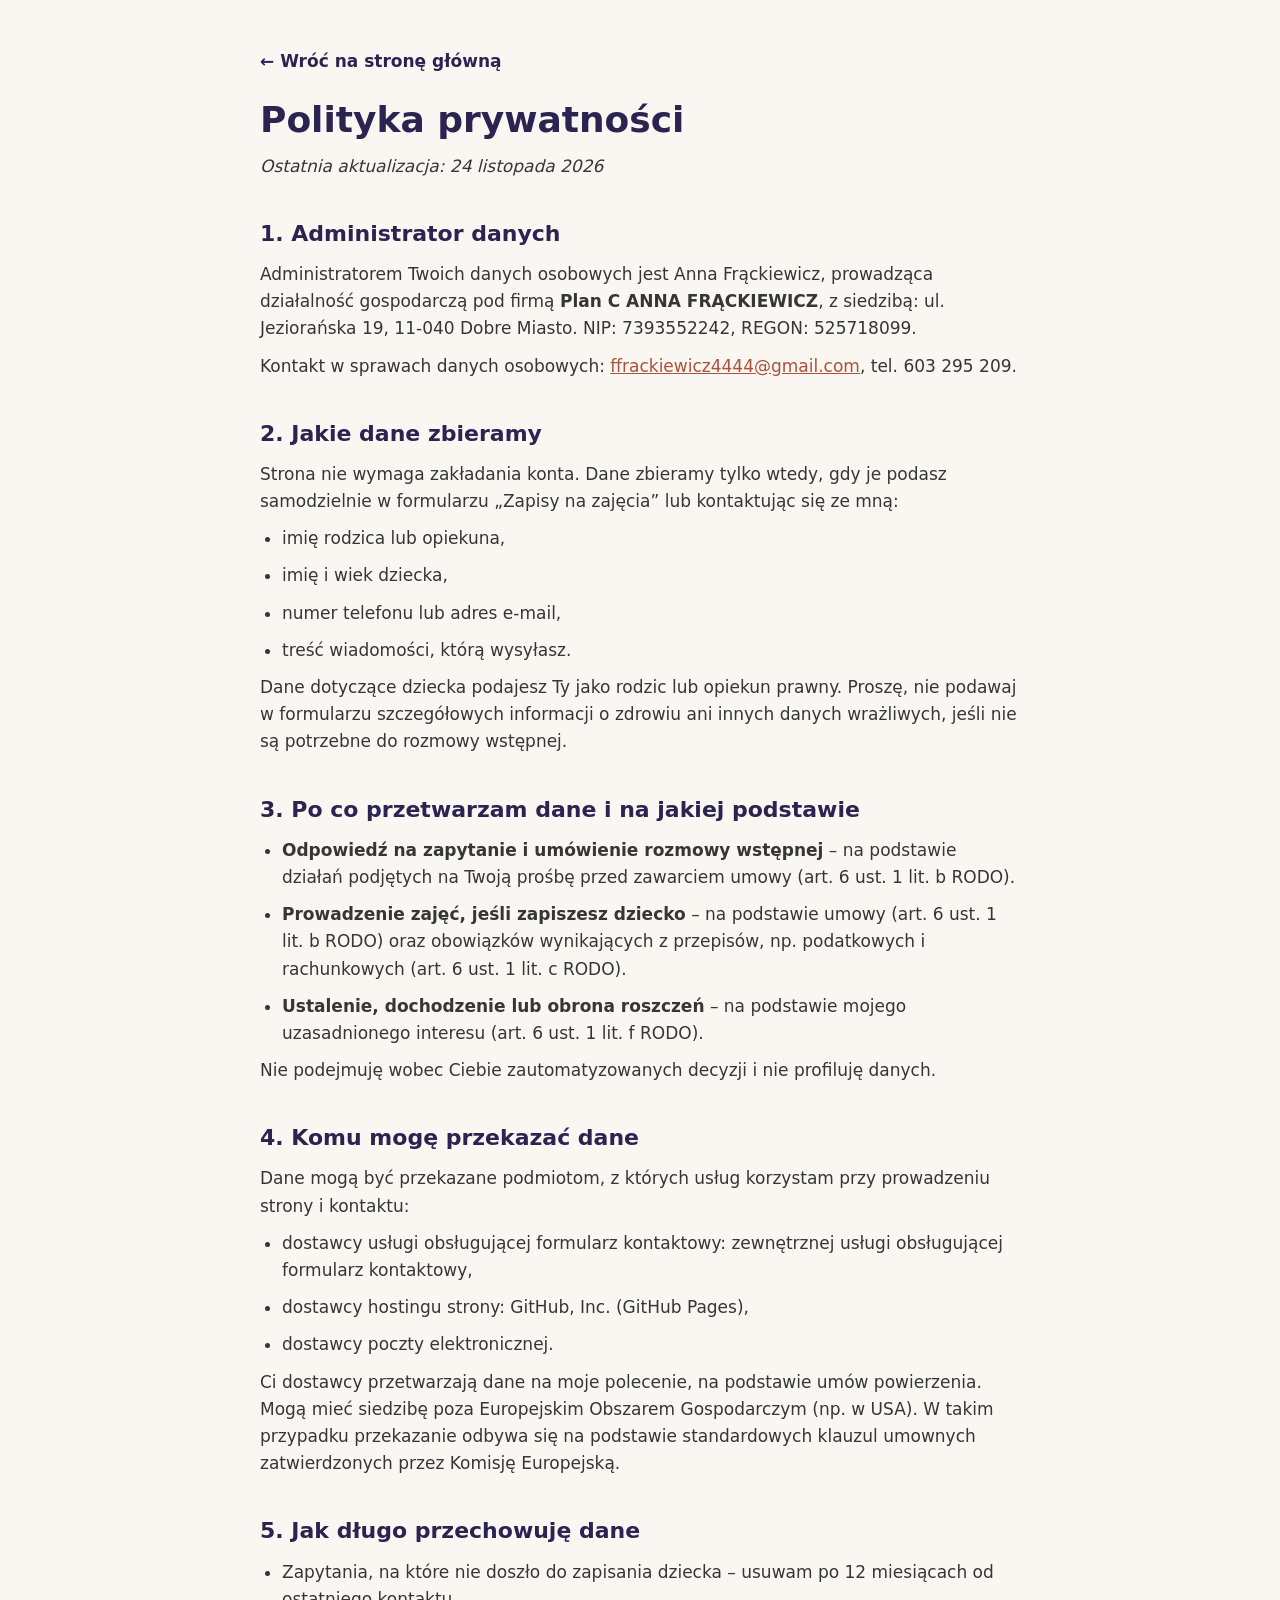
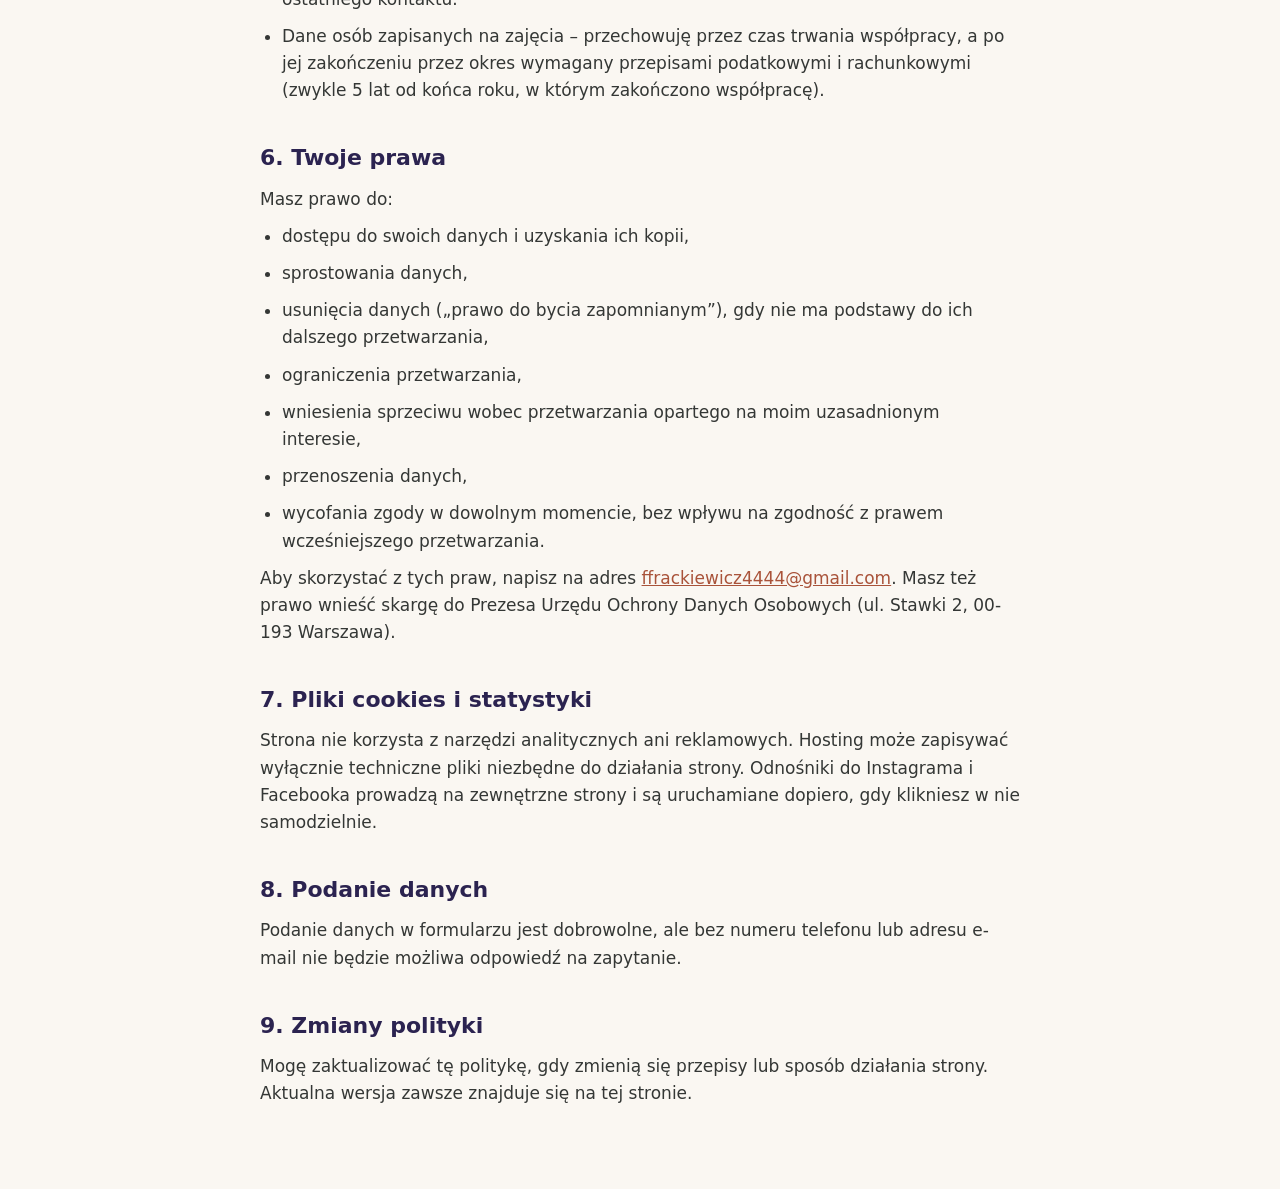
==== polityka-prywatnosci.html @ 75653242 "Polityka prywatności, link w stopce i zgoda pod formularzem Co-Authored-By: Claude Haiku 5.5 <norepl" ====
<!doctype html>
<html lang="pl">
<head>
<meta charset="utf-8">
<meta name="viewport" content="width=device-width, initial-scale=1">
<title>Polityka prywatności – Plan C, Ania Frąckiewicz</title>
<meta name="robots" content="index,follow">
<style>
  body{margin:0;background:#FAF7F2;color:#343735;font-family:'Outfit',system-ui,sans-serif;font-size:17px;line-height:1.6}
  .wrap{max-width:760px;margin:0 auto;padding:48px 24px 72px}
  h1{font-size:36px;line-height:1.15;margin:0 0 12px;color:#2B2350}
  h2{font-size:22px;margin:36px 0 10px;color:#2B2350}
  p,li{margin:0 0 10px}
  ul{padding-left:22px;margin:0 0 10px}
  a{color:#A9533A}
  .note{background:#FFF6D6;border-radius:16px;padding:14px 18px;margin:20px 0}
  .back{display:inline-block;margin-bottom:24px;text-decoration:none;font-weight:600;color:#2B2350}
</style>
</head>
<body>
<div class="wrap">
  <a class="back" href="index.html">← Wróć na stronę główną</a>

  <h1>Polityka prywatności</h1>
  <p><em>Ostatnia aktualizacja: 24 listopada 2026</em></p>

  <h2>1. Administrator danych</h2>
  <p>Administratorem Twoich danych osobowych jest Anna Frąckiewicz, prowadząca działalność gospodarczą pod firmą <strong>Plan C ANNA FRĄCKIEWICZ</strong>, z siedzibą: ul. Jeziorańska 19, 11-040 Dobre Miasto. NIP: 7393552242, REGON: 525718099.</p>
  <p>Kontakt w sprawach danych osobowych: <a href="mailto:ffrackiewicz4444@gmail.com">ffrackiewicz4444@gmail.com</a>, tel. 603 295 209.</p>

  <h2>2. Jakie dane zbieramy</h2>
  <p>Strona nie wymaga zakładania konta. Dane zbieramy tylko wtedy, gdy je podasz samodzielnie w formularzu „Zapisy na zajęcia” lub kontaktując się ze mną:</p>
  <ul>
    <li>imię rodzica lub opiekuna,</li>
    <li>imię i wiek dziecka,</li>
    <li>numer telefonu lub adres e-mail,</li>
    <li>treść wiadomości, którą wysyłasz.</li>
  </ul>
  <p>Dane dotyczące dziecka podajesz Ty jako rodzic lub opiekun prawny. Proszę, nie podawaj w formularzu szczegółowych informacji o zdrowiu ani innych danych wrażliwych, jeśli nie są potrzebne do rozmowy wstępnej.</p>

  <h2>3. Po co przetwarzam dane i na jakiej podstawie</h2>
  <ul>
    <li><strong>Odpowiedź na zapytanie i umówienie rozmowy wstępnej</strong> – na podstawie działań podjętych na Twoją prośbę przed zawarciem umowy (art. 6 ust. 1 lit. b RODO).</li>
    <li><strong>Prowadzenie zajęć, jeśli zapiszesz dziecko</strong> – na podstawie umowy (art. 6 ust. 1 lit. b RODO) oraz obowiązków wynikających z przepisów, np. podatkowych i rachunkowych (art. 6 ust. 1 lit. c RODO).</li>
    <li><strong>Ustalenie, dochodzenie lub obrona roszczeń</strong> – na podstawie mojego uzasadnionego interesu (art. 6 ust. 1 lit. f RODO).</li>
  </ul>
  <p>Nie podejmuję wobec Ciebie zautomatyzowanych decyzji i nie profiluję danych.</p>

  <h2>4. Komu mogę przekazać dane</h2>
  <p>Dane mogą być przekazane podmiotom, z których usług korzystam przy prowadzeniu strony i kontaktu:</p>
  <ul>
    <li>dostawcy usługi obsługującej formularz kontaktowy: zewnętrznej usługi obsługującej formularz kontaktowy,</li>
    <li>dostawcy hostingu strony: GitHub, Inc. (GitHub Pages),</li>
    <li>dostawcy poczty elektronicznej.</li>
  </ul>
  <p>Ci dostawcy przetwarzają dane na moje polecenie, na podstawie umów powierzenia. Mogą mieć siedzibę poza Europejskim Obszarem Gospodarczym (np. w USA). W takim przypadku przekazanie odbywa się na podstawie standardowych klauzul umownych zatwierdzonych przez Komisję Europejską.</p>

  <h2>5. Jak długo przechowuję dane</h2>
  <ul>
    <li>Zapytania, na które nie doszło do zapisania dziecka – usuwam po 12 miesiącach od ostatniego kontaktu.</li>
    <li>Dane osób zapisanych na zajęcia – przechowuję przez czas trwania współpracy, a po jej zakończeniu przez okres wymagany przepisami podatkowymi i rachunkowymi (zwykle 5 lat od końca roku, w którym zakończono współpracę).</li>
  </ul>

  <h2>6. Twoje prawa</h2>
  <p>Masz prawo do:</p>
  <ul>
    <li>dostępu do swoich danych i uzyskania ich kopii,</li>
    <li>sprostowania danych,</li>
    <li>usunięcia danych („prawo do bycia zapomnianym”), gdy nie ma podstawy do ich dalszego przetwarzania,</li>
    <li>ograniczenia przetwarzania,</li>
    <li>wniesienia sprzeciwu wobec przetwarzania opartego na moim uzasadnionym interesie,</li>
    <li>przenoszenia danych,</li>
    <li>wycofania zgody w dowolnym momencie, bez wpływu na zgodność z prawem wcześniejszego przetwarzania.</li>
  </ul>
  <p>Aby skorzystać z tych praw, napisz na adres <a href="mailto:ffrackiewicz4444@gmail.com">ffrackiewicz4444@gmail.com</a>. Masz też prawo wnieść skargę do Prezesa Urzędu Ochrony Danych Osobowych (ul. Stawki 2, 00-193 Warszawa).</p>

  <h2>7. Pliki cookies i statystyki</h2>
  <p>Strona nie korzysta z narzędzi analitycznych ani reklamowych. Hosting może zapisywać wyłącznie techniczne pliki niezbędne do działania strony. Odnośniki do Instagrama i Facebooka prowadzą na zewnętrzne strony i są uruchamiane dopiero, gdy klikniesz w nie samodzielnie.</p>

  <h2>8. Podanie danych</h2>
  <p>Podanie danych w formularzu jest dobrowolne, ale bez numeru telefonu lub adresu e-mail nie będzie możliwa odpowiedź na zapytanie.</p>

  <h2>9. Zmiany polityki</h2>
  <p>Mogę zaktualizować tę politykę, gdy zmienią się przepisy lub sposób działania strony. Aktualna wersja zawsze znajduje się na tej stronie.</p>
</div>
</body>
</html>
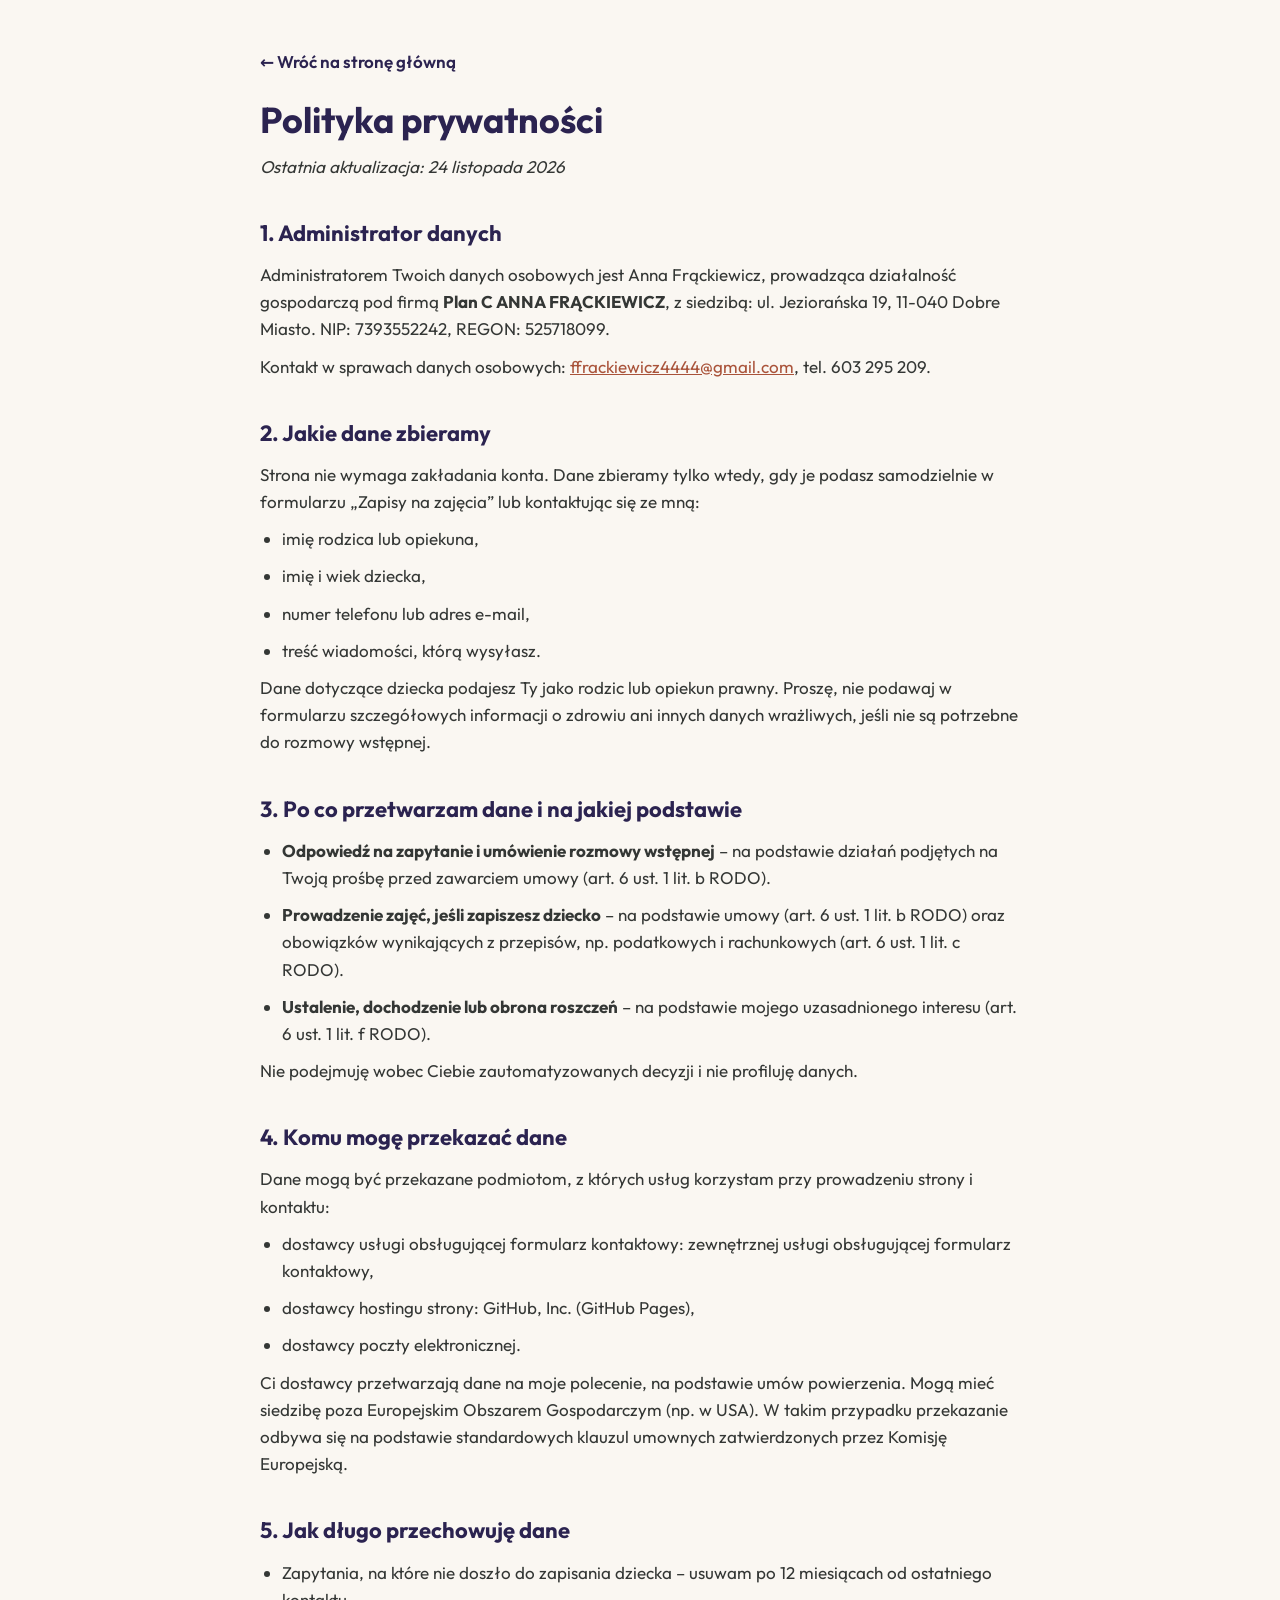
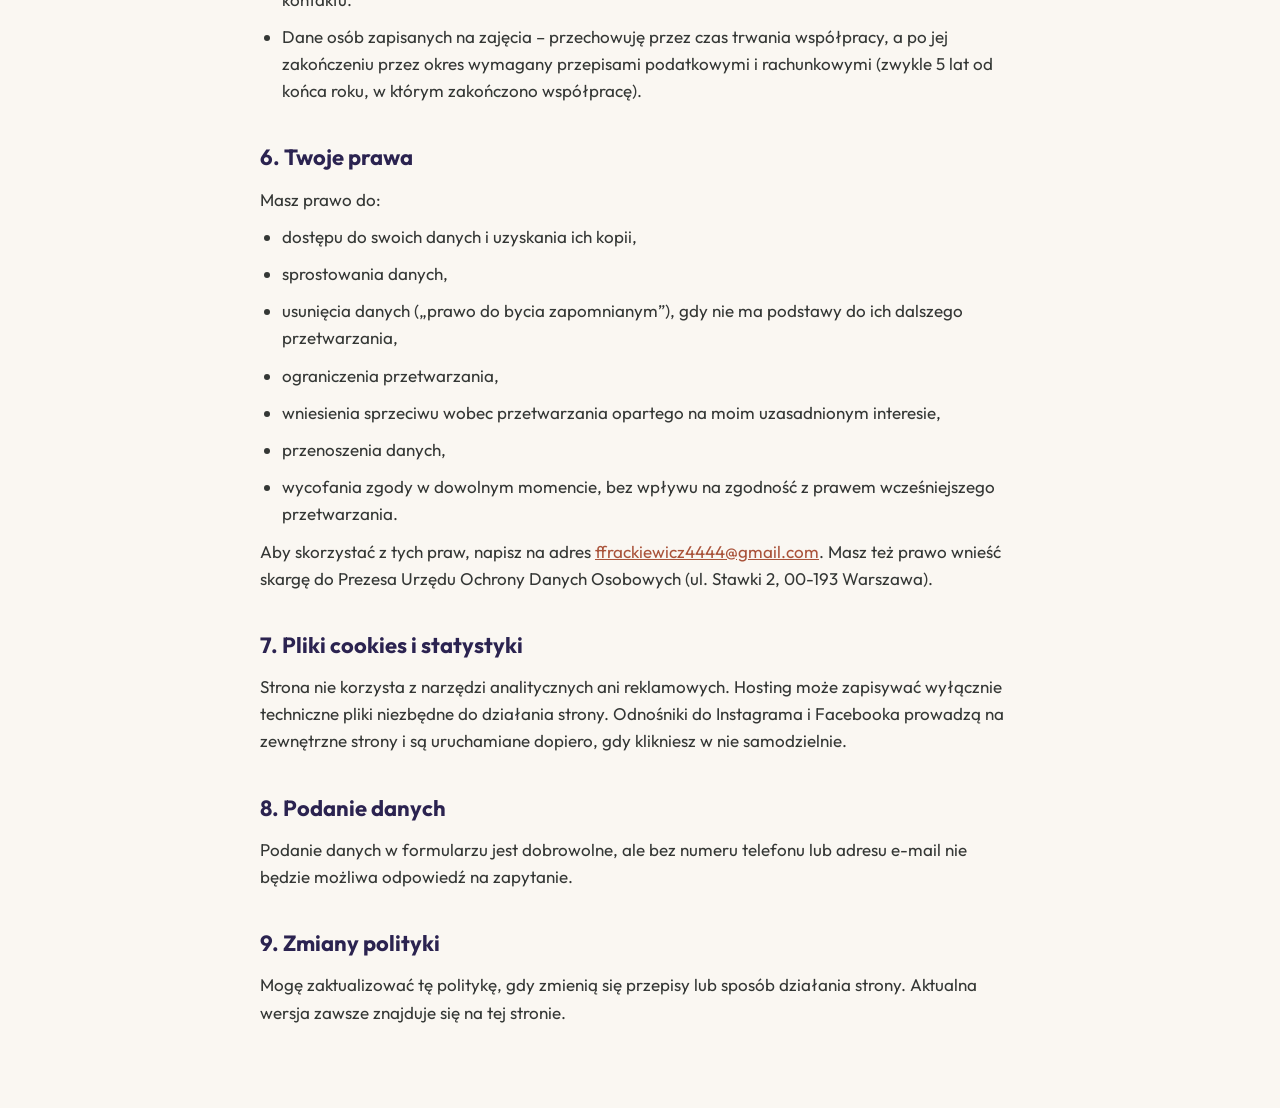
==== commit c3c3c741: "Czcionki hostowane lokalnie (bez połączeń z Google Fonts) Co-Authored-By: Claude Haiku 5.5 <noreply@" ====
--- a/polityka-prywatnosci.html
+++ b/polityka-prywatnosci.html
@@ -3,6 +3,7 @@
 <head>
 <meta charset="utf-8">
 <meta name="viewport" content="width=device-width, initial-scale=1">
+<link rel="stylesheet" href="fonts/fonts.css">
 <title>Polityka prywatności – Plan C, Ania Frąckiewicz</title>
 <meta name="robots" content="index,follow">
 <style>
--- a/fonts/fonts.css
+++ b/fonts/fonts.css
@@ -0,0 +1,10 @@
+@font-face{font-family:'Outfit';font-style:normal;font-weight:400;font-display:swap;src:url(files/outfit-latin-400-normal.woff2) format('woff2');unicode-range:U+0000-00FF,U+0131,U+0152-0153,U+02BB-02BC,U+02C6,U+02DA,U+02DC,U+0304,U+0308,U+0329,U+2000-206F,U+20AC,U+2122,U+2191,U+2193,U+2212,U+2215,U+FEFF,U+FFFD}
+@font-face{font-family:'Outfit';font-style:normal;font-weight:500;font-display:swap;src:url(files/outfit-latin-500-normal.woff2) format('woff2');unicode-range:U+0000-00FF,U+0131,U+0152-0153,U+02BB-02BC,U+02C6,U+02DA,U+02DC,U+0304,U+0308,U+0329,U+2000-206F,U+20AC,U+2122,U+2191,U+2193,U+2212,U+2215,U+FEFF,U+FFFD}
+@font-face{font-family:'Outfit';font-style:normal;font-weight:600;font-display:swap;src:url(files/outfit-latin-600-normal.woff2) format('woff2');unicode-range:U+0000-00FF,U+0131,U+0152-0153,U+02BB-02BC,U+02C6,U+02DA,U+02DC,U+0304,U+0308,U+0329,U+2000-206F,U+20AC,U+2122,U+2191,U+2193,U+2212,U+2215,U+FEFF,U+FFFD}
+@font-face{font-family:'Outfit';font-style:normal;font-weight:700;font-display:swap;src:url(files/outfit-latin-700-normal.woff2) format('woff2');unicode-range:U+0000-00FF,U+0131,U+0152-0153,U+02BB-02BC,U+02C6,U+02DA,U+02DC,U+0304,U+0308,U+0329,U+2000-206F,U+20AC,U+2122,U+2191,U+2193,U+2212,U+2215,U+FEFF,U+FFFD}
+@font-face{font-family:'Outfit';font-style:normal;font-weight:400;font-display:swap;src:url(files/outfit-latin-ext-400-normal.woff2) format('woff2');unicode-range:U+0100-02BA,U+02BD-02C5,U+02C7-02CC,U+02CE-02D7,U+02DD-02FF,U+0304,U+0308,U+0329,U+1D00-1DBF,U+1E00-1E9F,U+1EF2-1EFF,U+2020,U+20A0-20AB,U+20AD-20C0,U+2113,U+2C60-2C7F,U+A720-A7FF}
+@font-face{font-family:'Outfit';font-style:normal;font-weight:500;font-display:swap;src:url(files/outfit-latin-ext-500-normal.woff2) format('woff2');unicode-range:U+0100-02BA,U+02BD-02C5,U+02C7-02CC,U+02CE-02D7,U+02DD-02FF,U+0304,U+0308,U+0329,U+1D00-1DBF,U+1E00-1E9F,U+1EF2-1EFF,U+2020,U+20A0-20AB,U+20AD-20C0,U+2113,U+2C60-2C7F,U+A720-A7FF}
+@font-face{font-family:'Outfit';font-style:normal;font-weight:600;font-display:swap;src:url(files/outfit-latin-ext-600-normal.woff2) format('woff2');unicode-range:U+0100-02BA,U+02BD-02C5,U+02C7-02CC,U+02CE-02D7,U+02DD-02FF,U+0304,U+0308,U+0329,U+1D00-1DBF,U+1E00-1E9F,U+1EF2-1EFF,U+2020,U+20A0-20AB,U+20AD-20C0,U+2113,U+2C60-2C7F,U+A720-A7FF}
+@font-face{font-family:'Outfit';font-style:normal;font-weight:700;font-display:swap;src:url(files/outfit-latin-ext-700-normal.woff2) format('woff2');unicode-range:U+0100-02BA,U+02BD-02C5,U+02C7-02CC,U+02CE-02D7,U+02DD-02FF,U+0304,U+0308,U+0329,U+1D00-1DBF,U+1E00-1E9F,U+1EF2-1EFF,U+2020,U+20A0-20AB,U+20AD-20C0,U+2113,U+2C60-2C7F,U+A720-A7FF}
+@font-face{font-family:'Baloo 2';font-style:normal;font-weight:800;font-display:swap;src:url(files/baloo-2-latin-800-normal.woff2) format('woff2');unicode-range:U+0000-00FF,U+0131,U+0152-0153,U+02BB-02BC,U+02C6,U+02DA,U+02DC,U+0304,U+0308,U+0329,U+2000-206F,U+20AC,U+2122,U+2191,U+2193,U+2212,U+2215,U+FEFF,U+FFFD}
+@font-face{font-family:'Baloo 2';font-style:normal;font-weight:800;font-display:swap;src:url(files/baloo-2-latin-ext-800-normal.woff2) format('woff2');unicode-range:U+0100-02BA,U+02BD-02C5,U+02C7-02CC,U+02CE-02D7,U+02DD-02FF,U+0304,U+0308,U+0329,U+1D00-1DBF,U+1E00-1E9F,U+1EF2-1EFF,U+2020,U+20A0-20AB,U+20AD-20C0,U+2113,U+2C60-2C7F,U+A720-A7FF}
